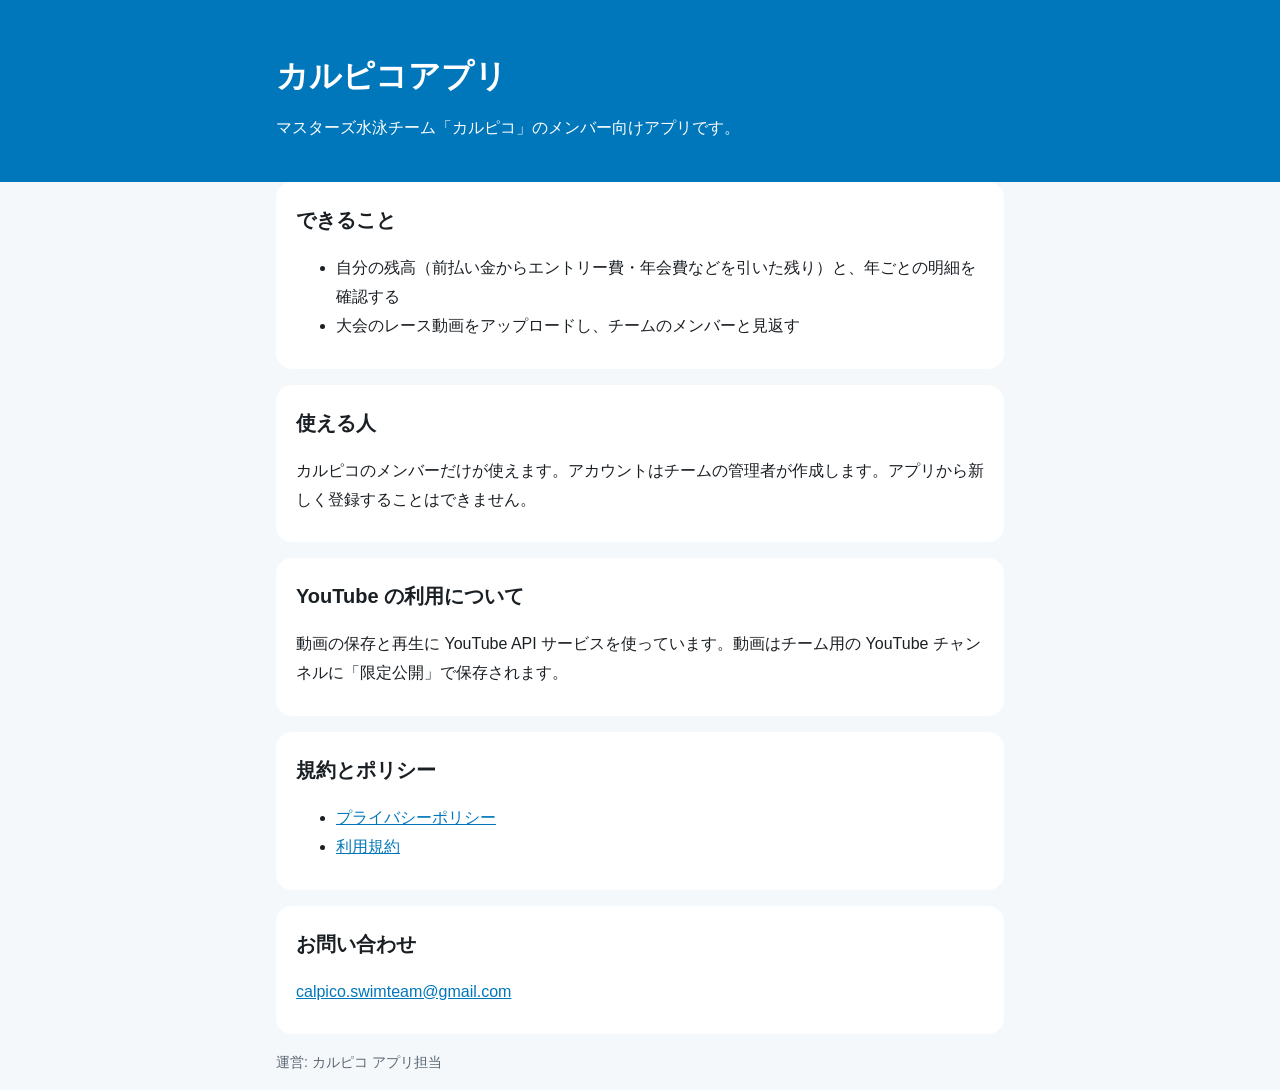
==== index.html @ d6b582fa "カルピコアプリのホームページとポリシー" ====
<!doctype html>
<html lang="ja">
<head>
<meta charset="utf-8">
<meta name="viewport" content="width=device-width, initial-scale=1">
<title>カルピコアプリ</title>
<meta name="description" content="マスターズ水泳チーム「カルピコ」のメンバー向けアプリ">
<link rel="stylesheet" href="style.css">
</head>
<body>
<header class="hero">
  <div class="wrap">
    <h1>カルピコアプリ</h1>
    <p>マスターズ水泳チーム「カルピコ」のメンバー向けアプリです。</p>
  </div>
</header>
<main class="wrap">
  <section>
    <h2>できること</h2>
    <ul>
      <li>自分の残高（前払い金からエントリー費・年会費などを引いた残り）と、年ごとの明細を確認する</li>
      <li>大会のレース動画をアップロードし、チームのメンバーと見返す</li>
    </ul>
  </section>
  <section>
    <h2>使える人</h2>
    <p>カルピコのメンバーだけが使えます。アカウントはチームの管理者が作成します。アプリから新しく登録することはできません。</p>
  </section>
  <section>
    <h2>YouTube の利用について</h2>
    <p>動画の保存と再生に YouTube API サービスを使っています。動画はチーム用の YouTube チャンネルに「限定公開」で保存されます。</p>
  </section>
  <section>
    <h2>規約とポリシー</h2>
    <ul>
      <li><a href="privacy.html">プライバシーポリシー</a></li>
      <li><a href="terms.html">利用規約</a></li>
    </ul>
  </section>
  <section>
    <h2>お問い合わせ</h2>
    <p><a href="mailto:calpico.swimteam@gmail.com">calpico.swimteam@gmail.com</a></p>
  </section>
</main>
<footer class="wrap"><p>運営: カルピコ アプリ担当</p></footer>
</body>
</html>
---- style.css ----
:root {
  --primary: #0077BB;
  --brand: #0492DC;
  --text: #1A1F24;
  --sub: #5A6570;
  --bg: #F4F8FB;
  --surface: #FFFFFF;
  --line: #E3E9EE;
}
@media (prefers-color-scheme: dark) {
  :root {
    --primary: #6CC4F5;
    --text: #E6EDF2;
    --sub: #A9B6C1;
    --bg: #12181D;
    --surface: #1B232A;
    --line: #3C4852;
  }
}
* { box-sizing: border-box; }
body {
  margin: 0;
  background: var(--bg);
  color: var(--text);
  font-family: -apple-system, BlinkMacSystemFont, "Hiragino Sans", "Noto Sans JP", sans-serif;
  line-height: 1.8;
}
.wrap { max-width: 760px; margin: 0 auto; padding: 0 16px; }
.hero { background: var(--primary); color: #FFFFFF; padding: 48px 0 40px; }
@media (prefers-color-scheme: dark) { .hero { background: #004A75; } }
.hero h1 { margin: 0 0 8px; font-size: 32px; }
.hero p { margin: 0; }
main { padding: 24px 16px 8px; }
section, article {
  background: var(--surface);
  border-radius: 16px;
  padding: 20px 20px 12px;
  margin-bottom: 16px;
}
h2 { font-size: 20px; margin: 0 0 8px; }
h3 { font-size: 17px; margin: 20px 0 4px; }
a { color: var(--primary); }
.meta { color: var(--sub); font-size: 14px; }
table { border-collapse: collapse; width: 100%; font-size: 15px; }
th, td { border-bottom: 1px solid var(--line); padding: 8px 6px; text-align: left; vertical-align: top; }
footer { color: var(--sub); font-size: 14px; padding-bottom: 32px; }
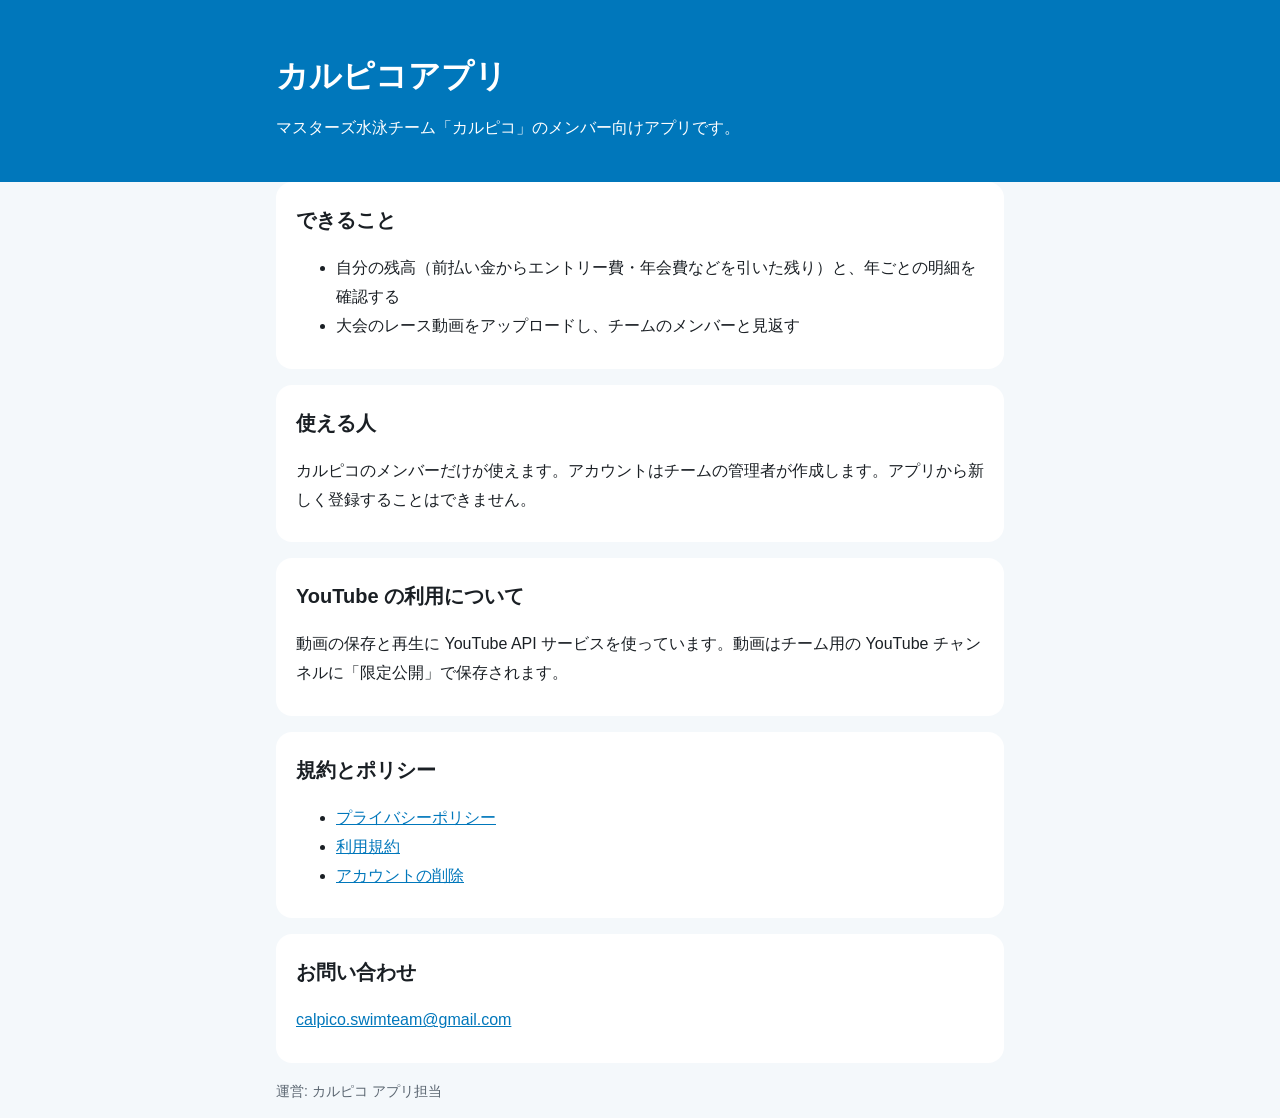
==== commit 95669474: "version 0.3対応" ====
--- a/index.html
+++ b/index.html
@@ -35,6 +35,7 @@
     <ul>
       <li><a href="privacy.html">プライバシーポリシー</a></li>
       <li><a href="terms.html">利用規約</a></li>
+      <li><a href="delete-account.html">アカウントの削除</a></li>
     </ul>
   </section>
   <section>
